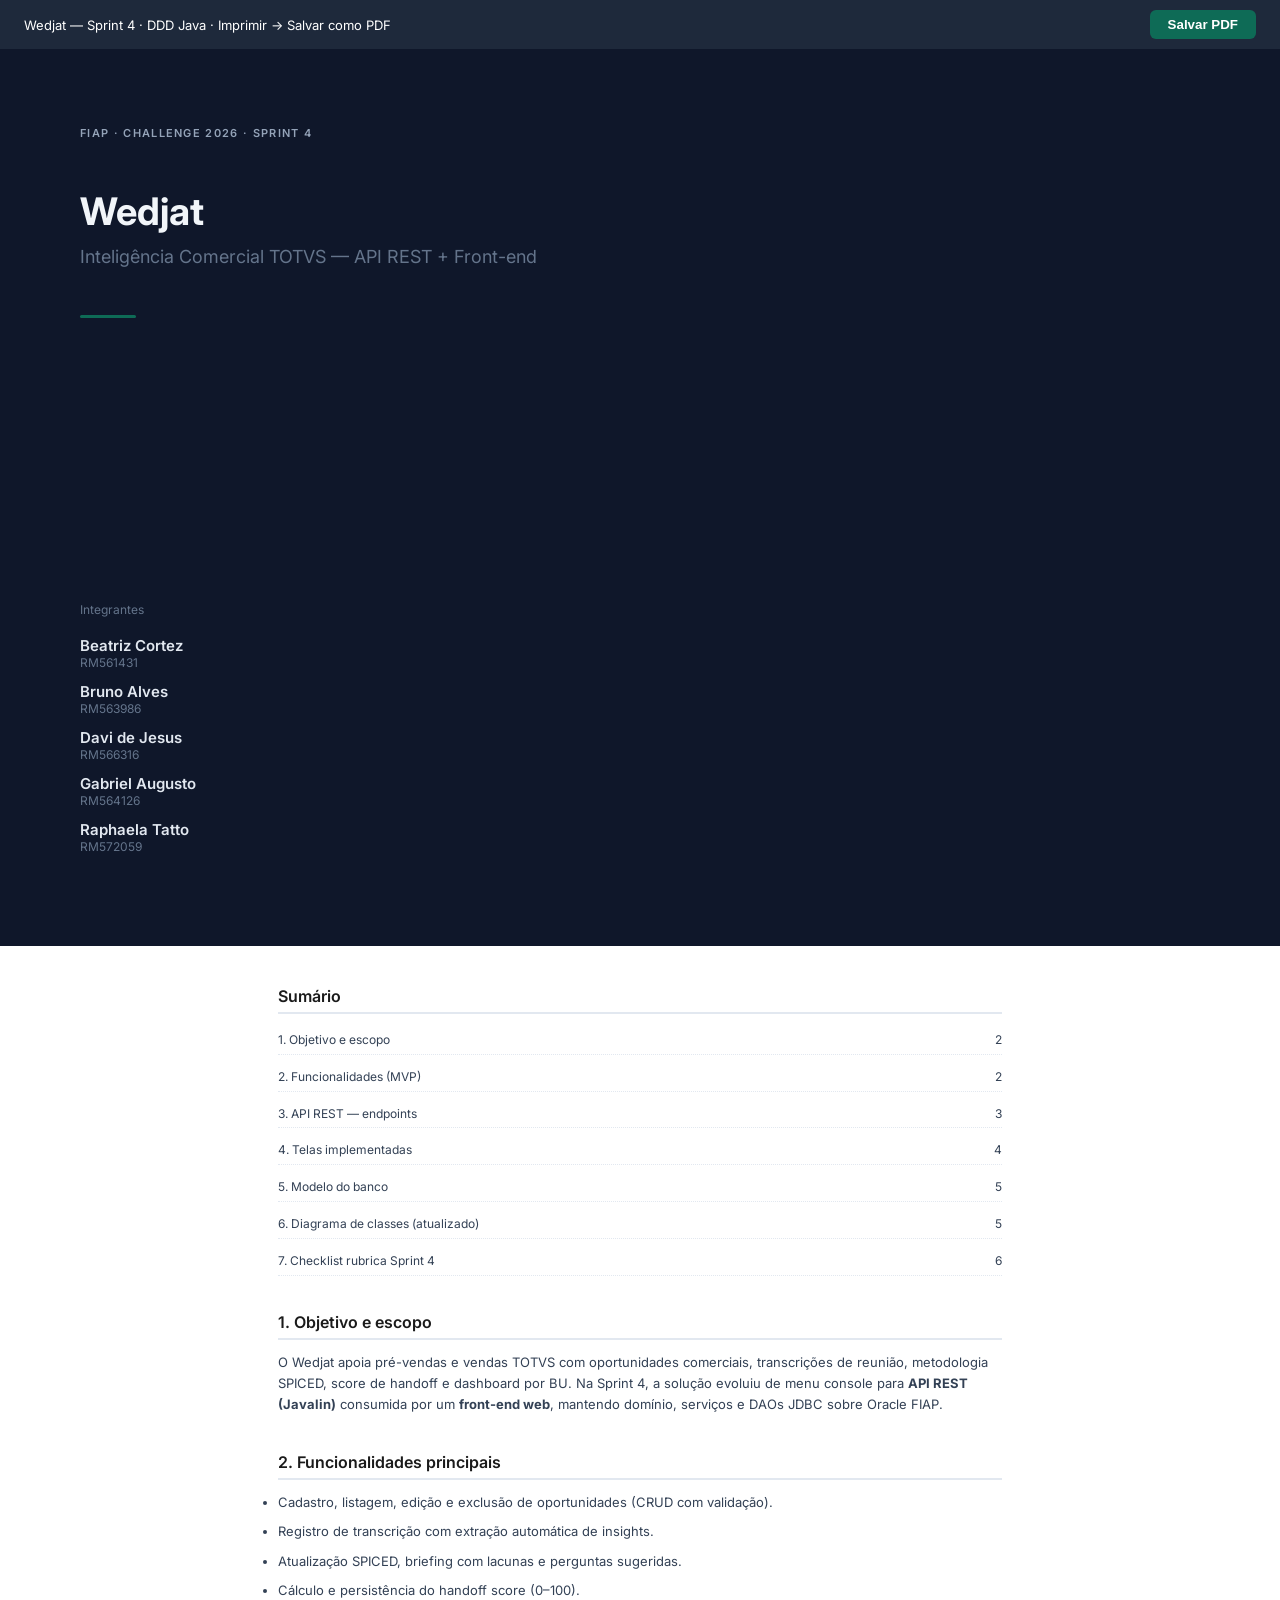
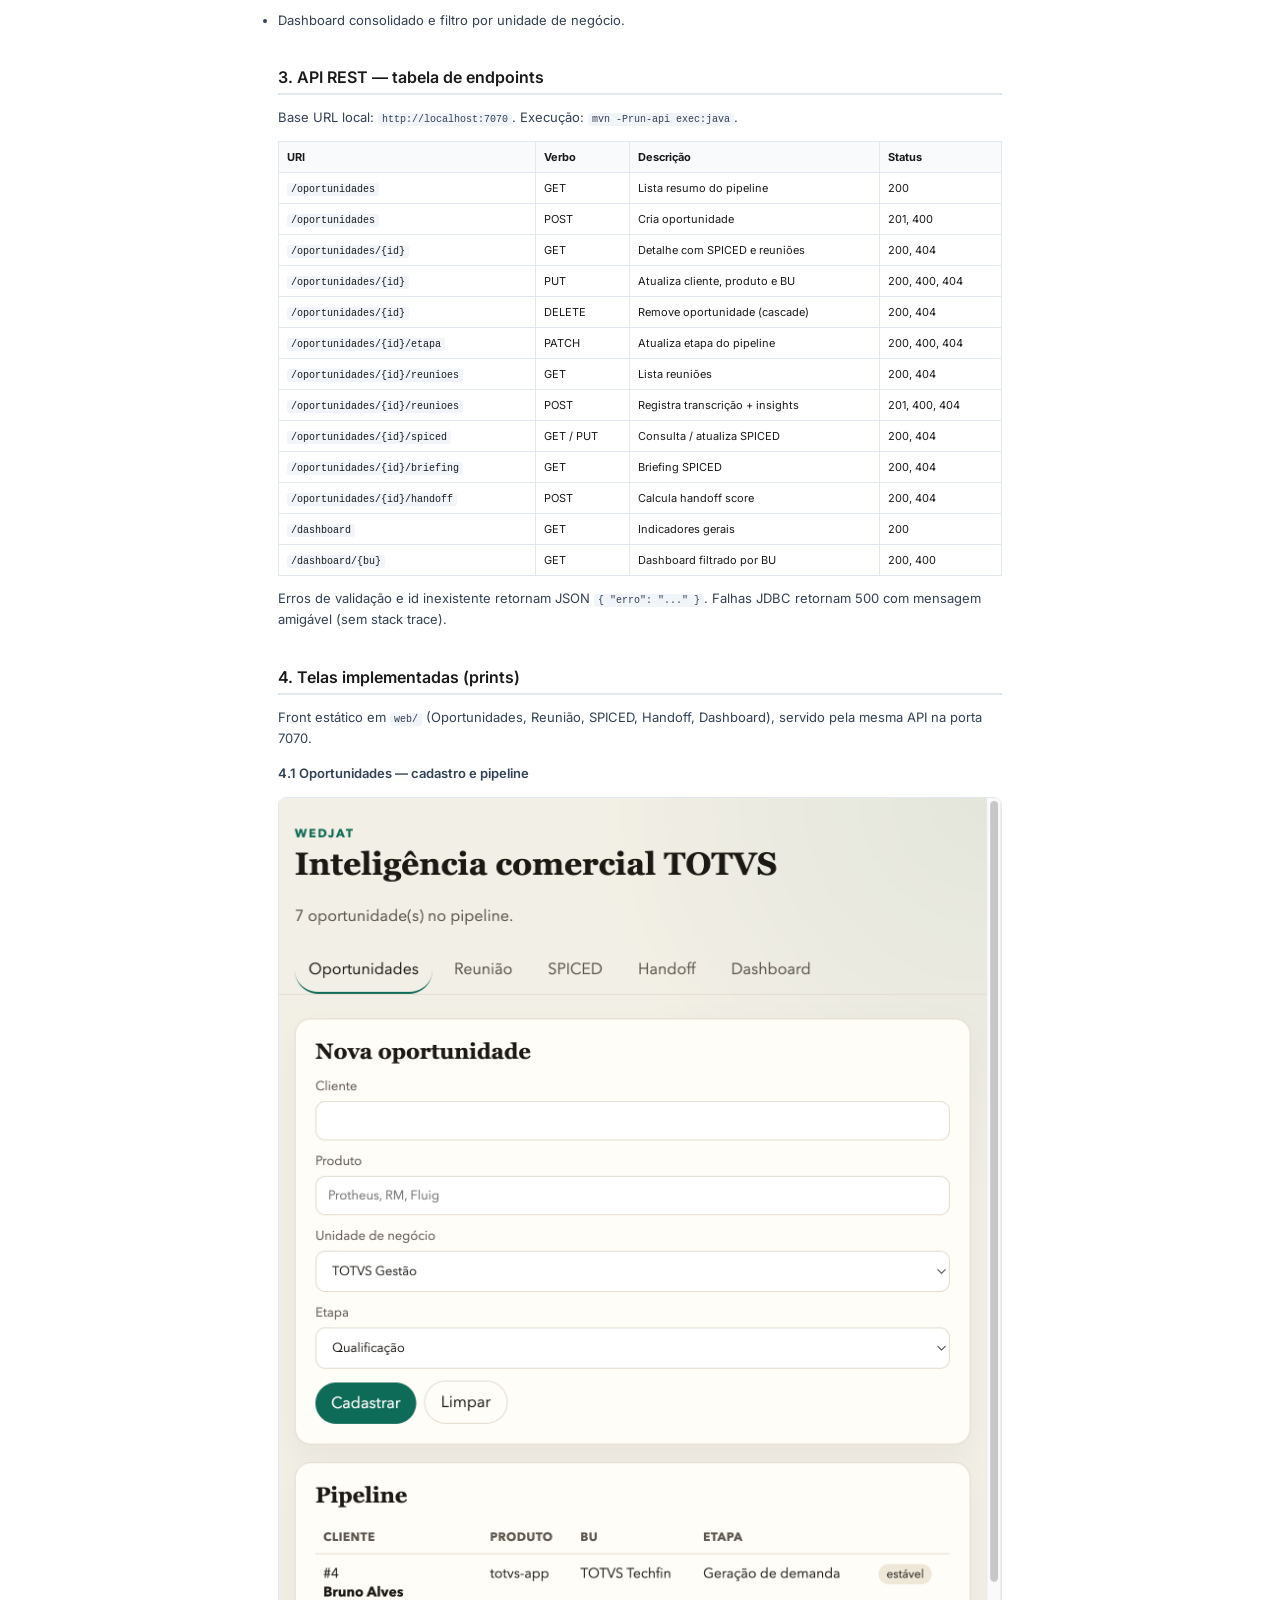
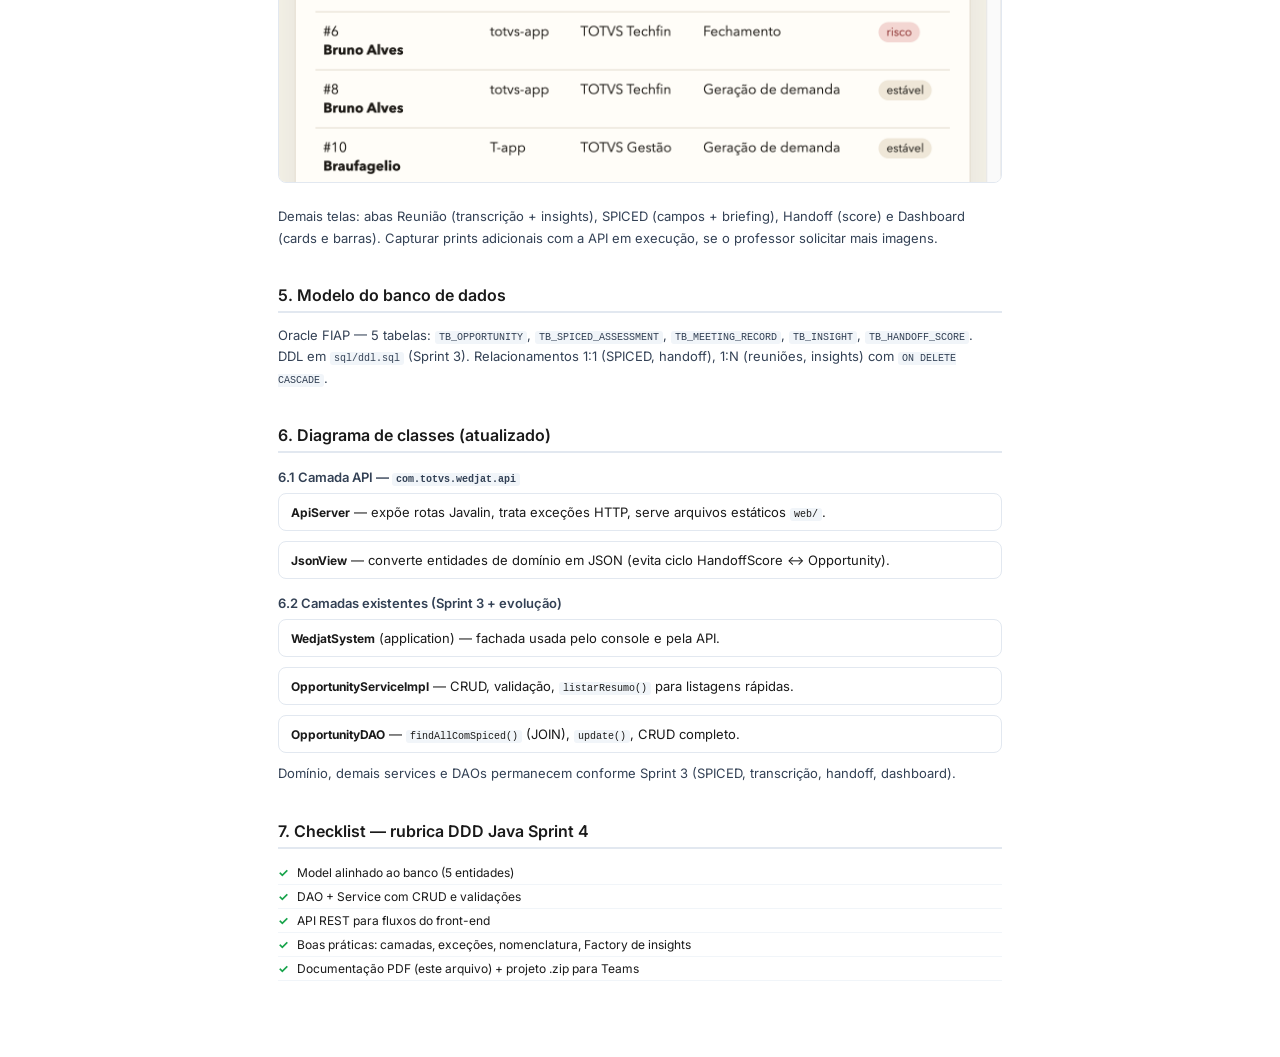
==== wedjat-sprint4.html @ c43c3f73 "feat: sprint 4 solution" ====
<!DOCTYPE html>
<html lang="pt-BR">
<head>
<meta charset="UTF-8">
<meta name="viewport" content="width=device-width, initial-scale=1.0">
<title>Wedjat — Sprint 4 — DDD Java</title>
<style>
  @import url('https://fonts.googleapis.com/css2?family=Inter:wght@400;500;600;700&display=swap');
  *, *::before, *::after { box-sizing: border-box; margin: 0; padding: 0; }
  body { font-family: 'Inter', Arial, sans-serif; font-size: 13px; color: #1a1a1a; background: #fff; }
  @media print { .no-print { display: none !important; } .page-break { page-break-before: always; } .cover { page-break-after: always; } body { font-size: 11px; } }
  .page { max-width: 820px; margin: 0 auto; padding: 40px 48px; }
  .cover { display: flex; flex-direction: column; min-height: 100vh; padding: 80px; background: #0f172a; color: #fff; }
  .cover-tag { font-size: 11px; font-weight: 600; letter-spacing: 0.12em; text-transform: uppercase; color: #94a3b8; margin-bottom: 48px; }
  .cover-title { font-size: 38px; font-weight: 700; color: #f1f5f9; margin-bottom: 12px; }
  .cover-subtitle { font-size: 18px; color: #64748b; margin-bottom: 48px; }
  .cover-divider { width: 56px; height: 3px; background: #0e6b56; border-radius: 2px; margin-bottom: 48px; }
  .cover-members { margin-top: auto; }
  .cover-member { margin-bottom: 12px; }
  .cover-member-name { font-size: 15px; font-weight: 600; color: #e2e8f0; }
  .cover-member-rm { font-size: 12px; color: #64748b; }
  h2 { font-size: 16px; font-weight: 600; margin-bottom: 12px; padding-bottom: 6px; border-bottom: 2px solid #e2e8f0; }
  h3 { font-size: 13px; font-weight: 600; margin: 16px 0 8px; color: #334155; }
  p, li { line-height: 1.65; color: #334155; margin-bottom: 8px; }
  .section { margin-bottom: 36px; }
  table { width: 100%; border-collapse: collapse; font-size: 11px; margin: 12px 0; }
  th { background: #f8fafc; text-align: left; padding: 8px; border: 1px solid #e2e8f0; }
  td { padding: 8px; border: 1px solid #e2e8f0; vertical-align: top; }
  code { font-family: monospace; font-size: 10px; background: #f1f5f9; padding: 1px 4px; border-radius: 3px; }
  .toc { list-style: none; }
  .toc li { padding: 4px 0; border-bottom: 1px dotted #e2e8f0; display: flex; justify-content: space-between; font-size: 12px; }
  .proto-img { width: 100%; border: 1px solid #e2e8f0; border-radius: 8px; margin: 8px 0 20px; }
  .class-card { border: 1px solid #e2e8f0; border-radius: 8px; padding: 10px 12px; margin-bottom: 10px; }
  .class-card strong { font-size: 12px; }
  .print-bar { position: fixed; top: 0; left: 0; right: 0; background: #1e293b; color: #fff; padding: 10px 24px; z-index: 100; display: flex; justify-content: space-between; align-items: center; }
  .print-btn { background: #0e6b56; color: #fff; border: none; padding: 7px 18px; border-radius: 6px; cursor: pointer; font-weight: 600; }
  .print-spacer { height: 46px; }
  .check-item { display: flex; gap: 8px; font-size: 12px; padding: 4px 0; border-bottom: 1px solid #f1f5f9; }
  .check-ok { color: #16a34a; font-weight: 700; }
</style>
</head>
<body>
<div class="print-bar no-print">
  <span>Wedjat — Sprint 4 · DDD Java · Imprimir → Salvar como PDF</span>
  <button class="print-btn" onclick="window.print()">Salvar PDF</button>
</div>
<div class="print-spacer no-print"></div>

<div class="cover">
  <div class="cover-tag">FIAP · Challenge 2026 · Sprint 4</div>
  <div class="cover-title">Wedjat</div>
  <div class="cover-subtitle">Inteligência Comercial TOTVS — API REST + Front-end</div>
  <div class="cover-divider"></div>
  <div class="cover-members">
    <p style="color:#64748b;font-size:12px;margin-bottom:16px;">Integrantes</p>
    <div class="cover-member"><div class="cover-member-name">Beatriz Cortez</div><div class="cover-member-rm">RM561431</div></div>
    <div class="cover-member"><div class="cover-member-name">Bruno Alves</div><div class="cover-member-rm">RM563986</div></div>
    <div class="cover-member"><div class="cover-member-name">Davi de Jesus</div><div class="cover-member-rm">RM566316</div></div>
    <div class="cover-member"><div class="cover-member-name">Gabriel Augusto</div><div class="cover-member-rm">RM564126</div></div>
    <div class="cover-member"><div class="cover-member-name">Raphaela Tatto</div><div class="cover-member-rm">RM572059</div></div>
  </div>
</div>

<div class="page">
<div class="section">
  <h2>Sumário</h2>
  <ul class="toc">
    <li><span>1. Objetivo e escopo</span><span>2</span></li>
    <li><span>2. Funcionalidades (MVP)</span><span>2</span></li>
    <li><span>3. API REST — endpoints</span><span>3</span></li>
    <li><span>4. Telas implementadas</span><span>4</span></li>
    <li><span>5. Modelo do banco</span><span>5</span></li>
    <li><span>6. Diagrama de classes (atualizado)</span><span>5</span></li>
    <li><span>7. Checklist rubrica Sprint 4</span><span>6</span></li>
  </ul>
</div>

<div class="section">
  <h2>1. Objetivo e escopo</h2>
  <p>O Wedjat apoia pré-vendas e vendas TOTVS com oportunidades comerciais, transcrições de reunião, metodologia SPICED, score de handoff e dashboard por BU. Na Sprint 4, a solução evoluiu de menu console para <strong>API REST (Javalin)</strong> consumida por um <strong>front-end web</strong>, mantendo domínio, serviços e DAOs JDBC sobre Oracle FIAP.</p>
</div>

<div class="section">
  <h2>2. Funcionalidades principais</h2>
  <ul>
    <li>Cadastro, listagem, edição e exclusão de oportunidades (CRUD com validação).</li>
    <li>Registro de transcrição com extração automática de insights.</li>
    <li>Atualização SPICED, briefing com lacunas e perguntas sugeridas.</li>
    <li>Cálculo e persistência do handoff score (0–100).</li>
    <li>Dashboard consolidado e filtro por unidade de negócio.</li>
  </ul>
</div>

<div class="section page-break">
  <h2>3. API REST — tabela de endpoints</h2>
  <p>Base URL local: <code>http://localhost:7070</code>. Execução: <code>mvn -Prun-api exec:java</code>.</p>
  <table>
    <tr><th>URI</th><th>Verbo</th><th>Descrição</th><th>Status</th></tr>
    <tr><td><code>/oportunidades</code></td><td>GET</td><td>Lista resumo do pipeline</td><td>200</td></tr>
    <tr><td><code>/oportunidades</code></td><td>POST</td><td>Cria oportunidade</td><td>201, 400</td></tr>
    <tr><td><code>/oportunidades/{id}</code></td><td>GET</td><td>Detalhe com SPICED e reuniões</td><td>200, 404</td></tr>
    <tr><td><code>/oportunidades/{id}</code></td><td>PUT</td><td>Atualiza cliente, produto e BU</td><td>200, 400, 404</td></tr>
    <tr><td><code>/oportunidades/{id}</code></td><td>DELETE</td><td>Remove oportunidade (cascade)</td><td>200, 404</td></tr>
    <tr><td><code>/oportunidades/{id}/etapa</code></td><td>PATCH</td><td>Atualiza etapa do pipeline</td><td>200, 400, 404</td></tr>
    <tr><td><code>/oportunidades/{id}/reunioes</code></td><td>GET</td><td>Lista reuniões</td><td>200, 404</td></tr>
    <tr><td><code>/oportunidades/{id}/reunioes</code></td><td>POST</td><td>Registra transcrição + insights</td><td>201, 400, 404</td></tr>
    <tr><td><code>/oportunidades/{id}/spiced</code></td><td>GET / PUT</td><td>Consulta / atualiza SPICED</td><td>200, 404</td></tr>
    <tr><td><code>/oportunidades/{id}/briefing</code></td><td>GET</td><td>Briefing SPICED</td><td>200, 404</td></tr>
    <tr><td><code>/oportunidades/{id}/handoff</code></td><td>POST</td><td>Calcula handoff score</td><td>200, 404</td></tr>
    <tr><td><code>/dashboard</code></td><td>GET</td><td>Indicadores gerais</td><td>200</td></tr>
    <tr><td><code>/dashboard/{bu}</code></td><td>GET</td><td>Dashboard filtrado por BU</td><td>200, 400</td></tr>
  </table>
  <p>Erros de validação e id inexistente retornam JSON <code>{ "erro": "..." }</code>. Falhas JDBC retornam 500 com mensagem amigável (sem stack trace).</p>
</div>

<div class="section page-break">
  <h2>4. Telas implementadas (prints)</h2>
  <p>Front estático em <code>web/</code> (Oportunidades, Reunião, SPICED, Handoff, Dashboard), servido pela mesma API na porta 7070.</p>
  <h3>4.1 Oportunidades — cadastro e pipeline</h3>
  <img class="proto-img" src="docs/screenshots/tela-oportunidades.png" alt="Tela de oportunidades">
  <p>Demais telas: abas Reunião (transcrição + insights), SPICED (campos + briefing), Handoff (score) e Dashboard (cards e barras). Capturar prints adicionais com a API em execução, se o professor solicitar mais imagens.</p>
</div>

<div class="section page-break">
  <h2>5. Modelo do banco de dados</h2>
  <p>Oracle FIAP — 5 tabelas: <code>TB_OPPORTUNITY</code>, <code>TB_SPICED_ASSESSMENT</code>, <code>TB_MEETING_RECORD</code>, <code>TB_INSIGHT</code>, <code>TB_HANDOFF_SCORE</code>. DDL em <code>sql/ddl.sql</code> (Sprint 3). Relacionamentos 1:1 (SPICED, handoff), 1:N (reuniões, insights) com <code>ON DELETE CASCADE</code>.</p>
</div>

<div class="section">
  <h2>6. Diagrama de classes (atualizado)</h2>
  <h3>6.1 Camada API — <code>com.totvs.wedjat.api</code></h3>
  <div class="class-card"><strong>ApiServer</strong> — expõe rotas Javalin, trata exceções HTTP, serve arquivos estáticos <code>web/</code>.</div>
  <div class="class-card"><strong>JsonView</strong> — converte entidades de domínio em JSON (evita ciclo HandoffScore ↔ Opportunity).</div>
  <h3>6.2 Camadas existentes (Sprint 3 + evolução)</h3>
  <div class="class-card"><strong>WedjatSystem</strong> (application) — fachada usada pelo console e pela API.</div>
  <div class="class-card"><strong>OpportunityServiceImpl</strong> — CRUD, validação, <code>listarResumo()</code> para listagens rápidas.</div>
  <div class="class-card"><strong>OpportunityDAO</strong> — <code>findAllComSpiced()</code> (JOIN), <code>update()</code>, CRUD completo.</div>
  <p>Domínio, demais services e DAOs permanecem conforme Sprint 3 (SPICED, transcrição, handoff, dashboard).</p>
</div>

<div class="section page-break">
  <h2>7. Checklist — rubrica DDD Java Sprint 4</h2>
  <div class="check-item"><span class="check-ok">✓</span> Model alinhado ao banco (5 entidades)</div>
  <div class="check-item"><span class="check-ok">✓</span> DAO + Service com CRUD e validações</div>
  <div class="check-item"><span class="check-ok">✓</span> API REST para fluxos do front-end</div>
  <div class="check-item"><span class="check-ok">✓</span> Boas práticas: camadas, exceções, nomenclatura, Factory de insights</div>
  <div class="check-item"><span class="check-ok">✓</span> Documentação PDF (este arquivo) + projeto .zip para Teams</div>
</div>
</div>
</body>
</html>
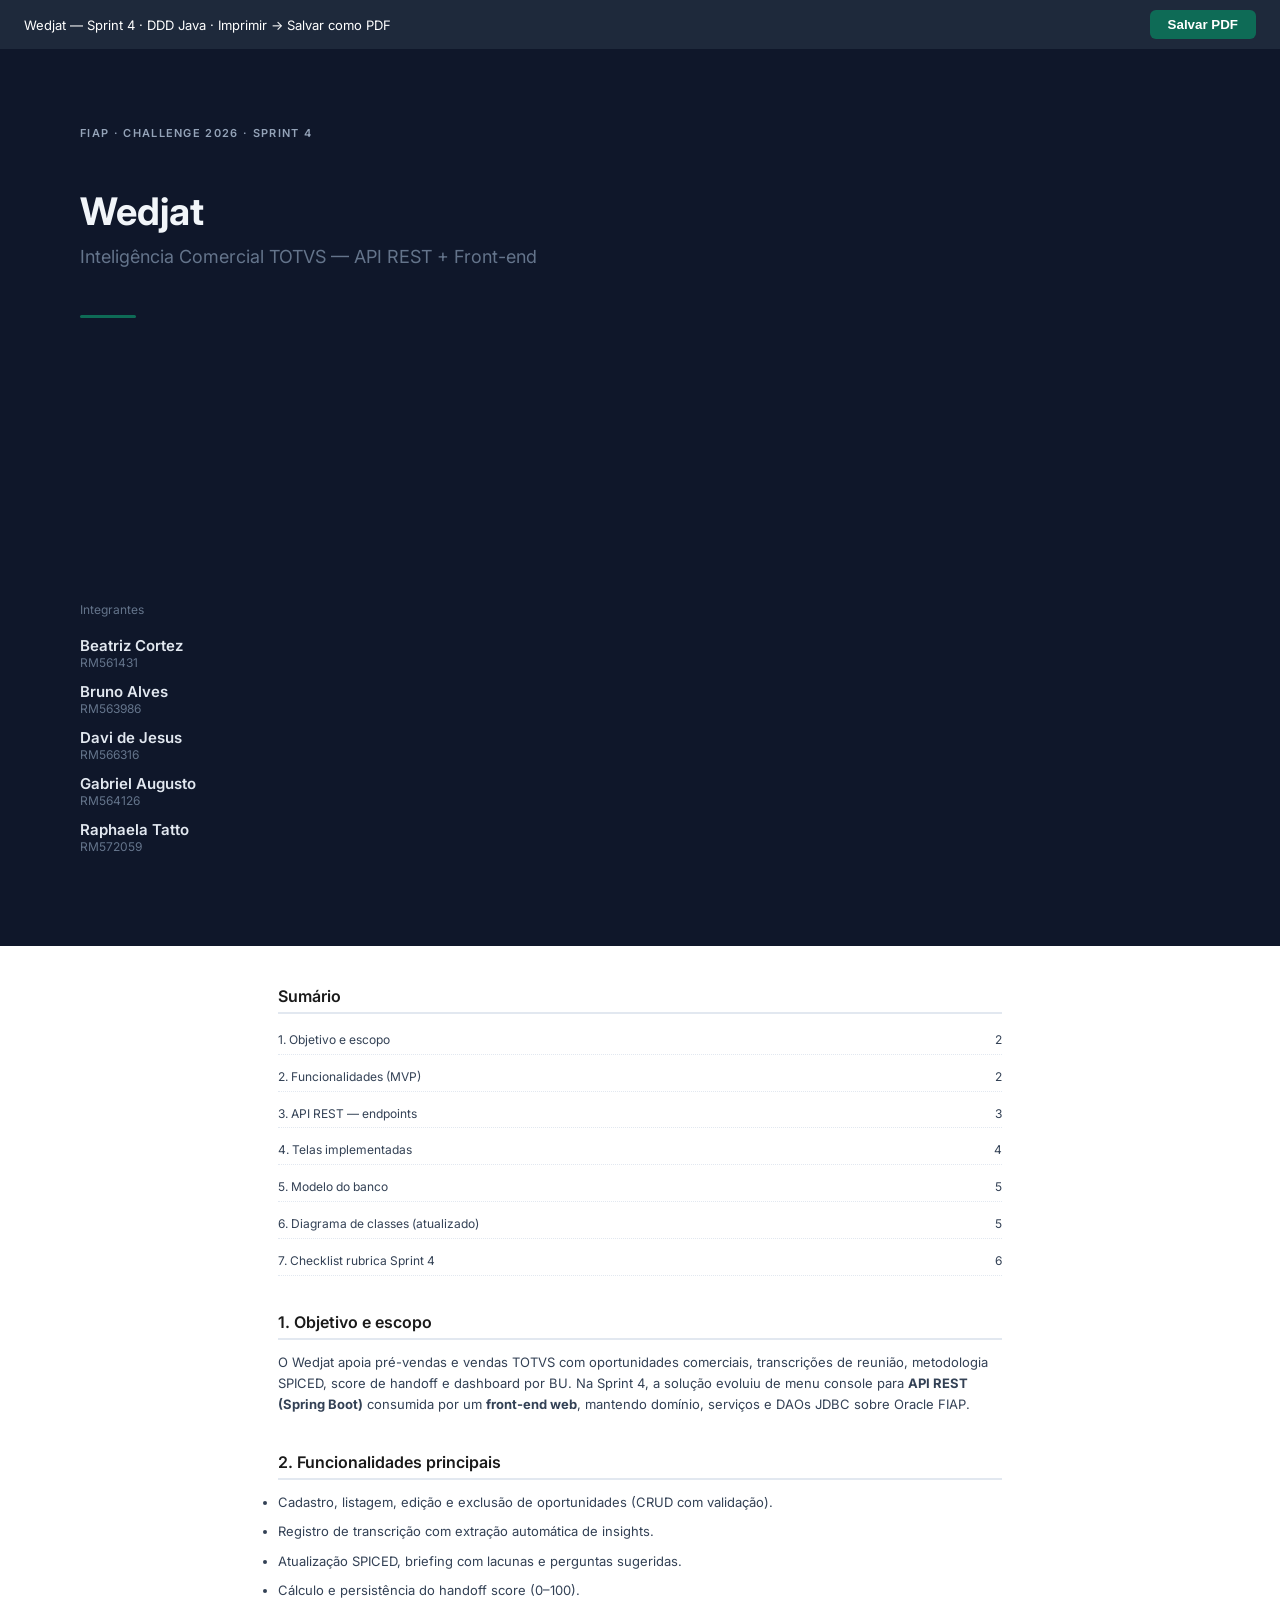
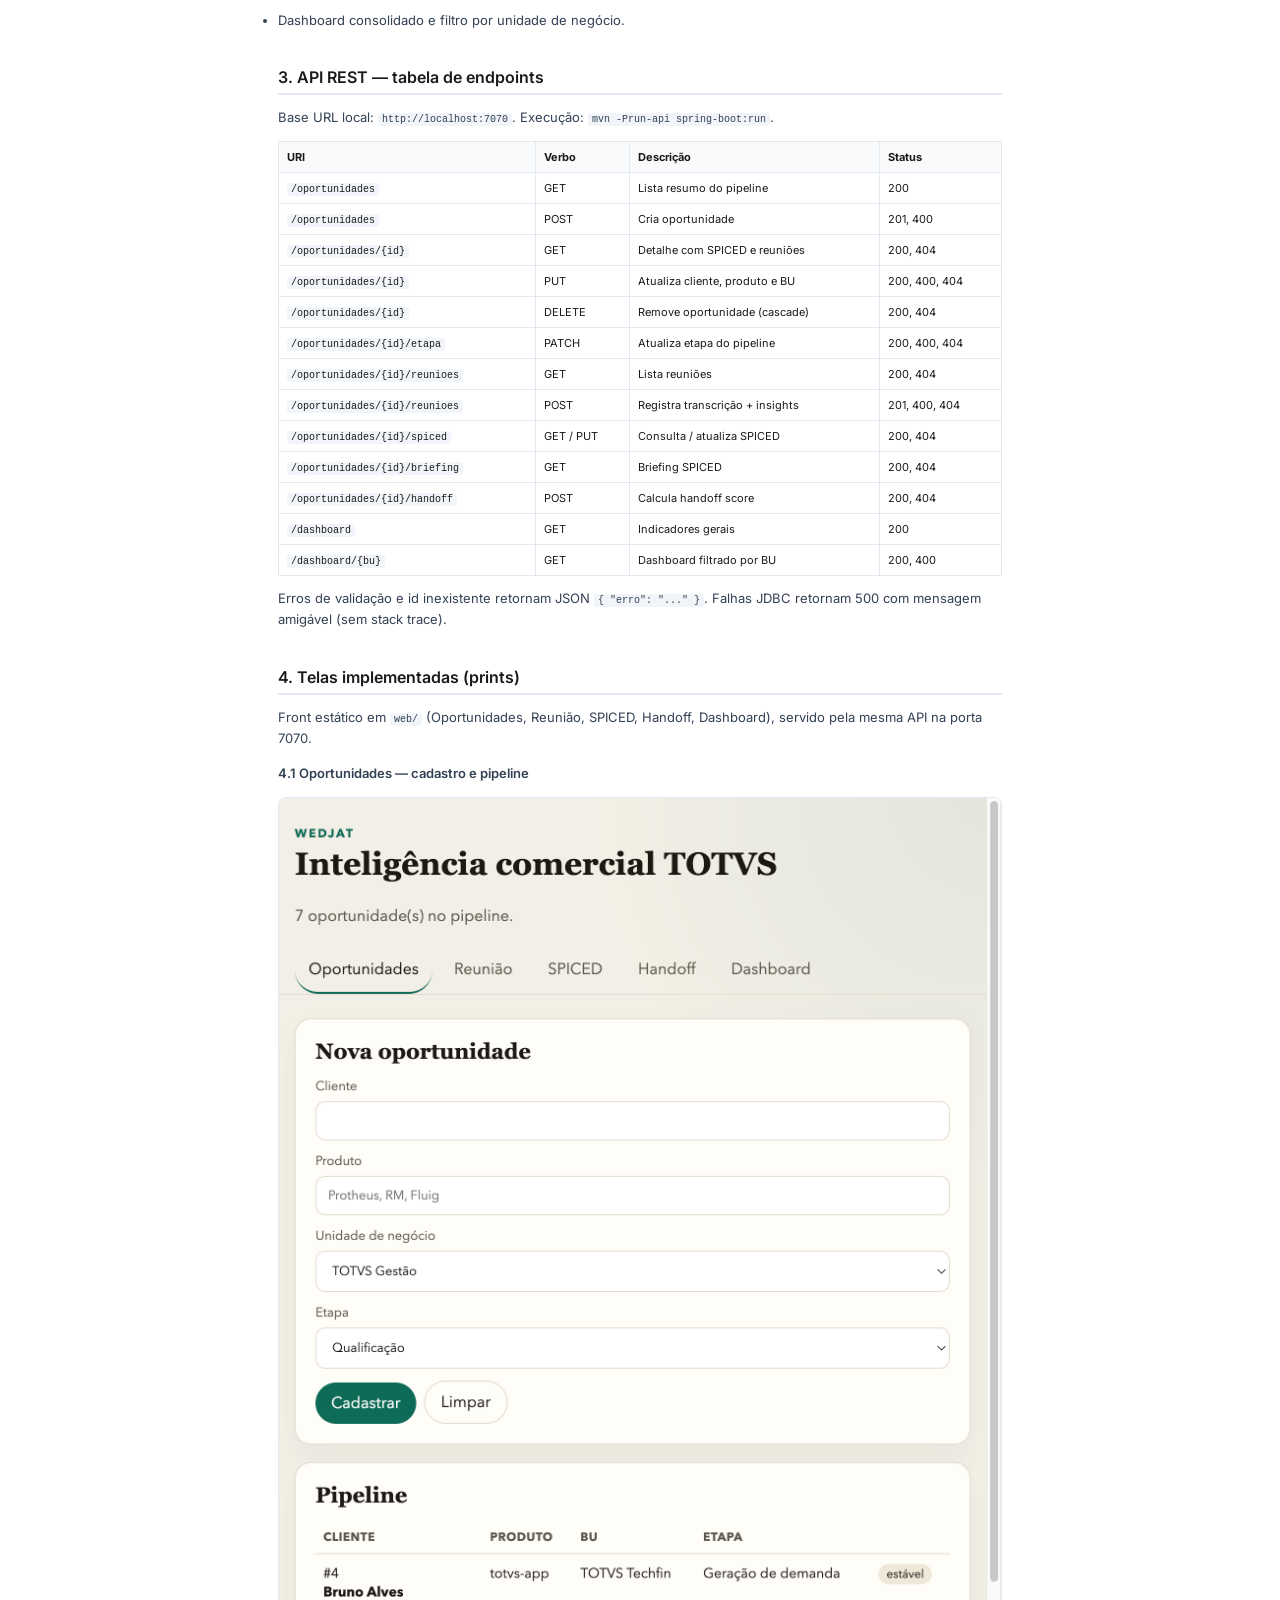
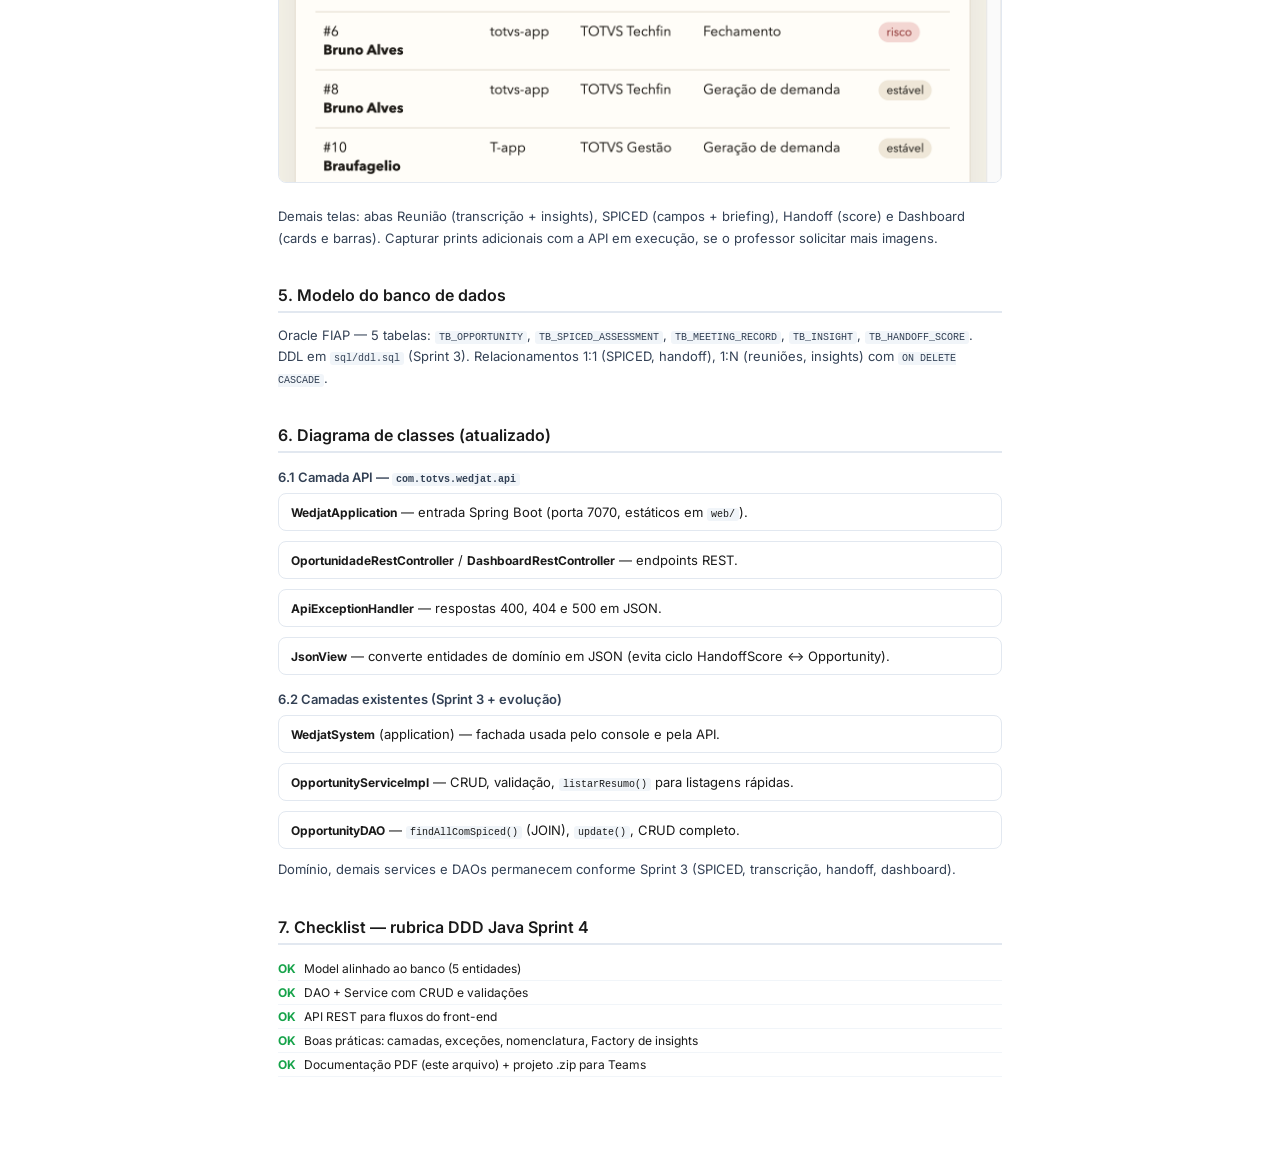
==== commit 4360dc88: "fix: api endpoints" ====
--- a/wedjat-sprint4.html
+++ b/wedjat-sprint4.html
@@ -77,7 +77,7 @@
 
 <div class="section">
   <h2>1. Objetivo e escopo</h2>
-  <p>O Wedjat apoia pré-vendas e vendas TOTVS com oportunidades comerciais, transcrições de reunião, metodologia SPICED, score de handoff e dashboard por BU. Na Sprint 4, a solução evoluiu de menu console para <strong>API REST (Javalin)</strong> consumida por um <strong>front-end web</strong>, mantendo domínio, serviços e DAOs JDBC sobre Oracle FIAP.</p>
+  <p>O Wedjat apoia pré-vendas e vendas TOTVS com oportunidades comerciais, transcrições de reunião, metodologia SPICED, score de handoff e dashboard por BU. Na Sprint 4, a solução evoluiu de menu console para <strong>API REST (Spring Boot)</strong> consumida por um <strong>front-end web</strong>, mantendo domínio, serviços e DAOs JDBC sobre Oracle FIAP.</p>
 </div>
 
 <div class="section">
@@ -93,7 +93,7 @@
 
 <div class="section page-break">
   <h2>3. API REST — tabela de endpoints</h2>
-  <p>Base URL local: <code>http://localhost:7070</code>. Execução: <code>mvn -Prun-api exec:java</code>.</p>
+  <p>Base URL local: <code>http://localhost:7070</code>. Execução: <code>mvn -Prun-api spring-boot:run</code>.</p>
   <table>
     <tr><th>URI</th><th>Verbo</th><th>Descrição</th><th>Status</th></tr>
     <tr><td><code>/oportunidades</code></td><td>GET</td><td>Lista resumo do pipeline</td><td>200</td></tr>
@@ -129,7 +129,9 @@
 <div class="section">
   <h2>6. Diagrama de classes (atualizado)</h2>
   <h3>6.1 Camada API — <code>com.totvs.wedjat.api</code></h3>
-  <div class="class-card"><strong>ApiServer</strong> — expõe rotas Javalin, trata exceções HTTP, serve arquivos estáticos <code>web/</code>.</div>
+  <div class="class-card"><strong>WedjatApplication</strong> — entrada Spring Boot (porta 7070, estáticos em <code>web/</code>).</div>
+  <div class="class-card"><strong>OportunidadeRestController</strong> / <strong>DashboardRestController</strong> — endpoints REST.</div>
+  <div class="class-card"><strong>ApiExceptionHandler</strong> — respostas 400, 404 e 500 em JSON.</div>
   <div class="class-card"><strong>JsonView</strong> — converte entidades de domínio em JSON (evita ciclo HandoffScore ↔ Opportunity).</div>
   <h3>6.2 Camadas existentes (Sprint 3 + evolução)</h3>
   <div class="class-card"><strong>WedjatSystem</strong> (application) — fachada usada pelo console e pela API.</div>
@@ -140,11 +142,11 @@
 
 <div class="section page-break">
   <h2>7. Checklist — rubrica DDD Java Sprint 4</h2>
-  <div class="check-item"><span class="check-ok">✓</span> Model alinhado ao banco (5 entidades)</div>
-  <div class="check-item"><span class="check-ok">✓</span> DAO + Service com CRUD e validações</div>
-  <div class="check-item"><span class="check-ok">✓</span> API REST para fluxos do front-end</div>
-  <div class="check-item"><span class="check-ok">✓</span> Boas práticas: camadas, exceções, nomenclatura, Factory de insights</div>
-  <div class="check-item"><span class="check-ok">✓</span> Documentação PDF (este arquivo) + projeto .zip para Teams</div>
+  <div class="check-item"><span class="check-ok">OK</span> Model alinhado ao banco (5 entidades)</div>
+  <div class="check-item"><span class="check-ok">OK</span> DAO + Service com CRUD e validações</div>
+  <div class="check-item"><span class="check-ok">OK</span> API REST para fluxos do front-end</div>
+  <div class="check-item"><span class="check-ok">OK</span> Boas práticas: camadas, exceções, nomenclatura, Factory de insights</div>
+  <div class="check-item"><span class="check-ok">OK</span> Documentação PDF (este arquivo) + projeto .zip para Teams</div>
 </div>
 </div>
 </body>
